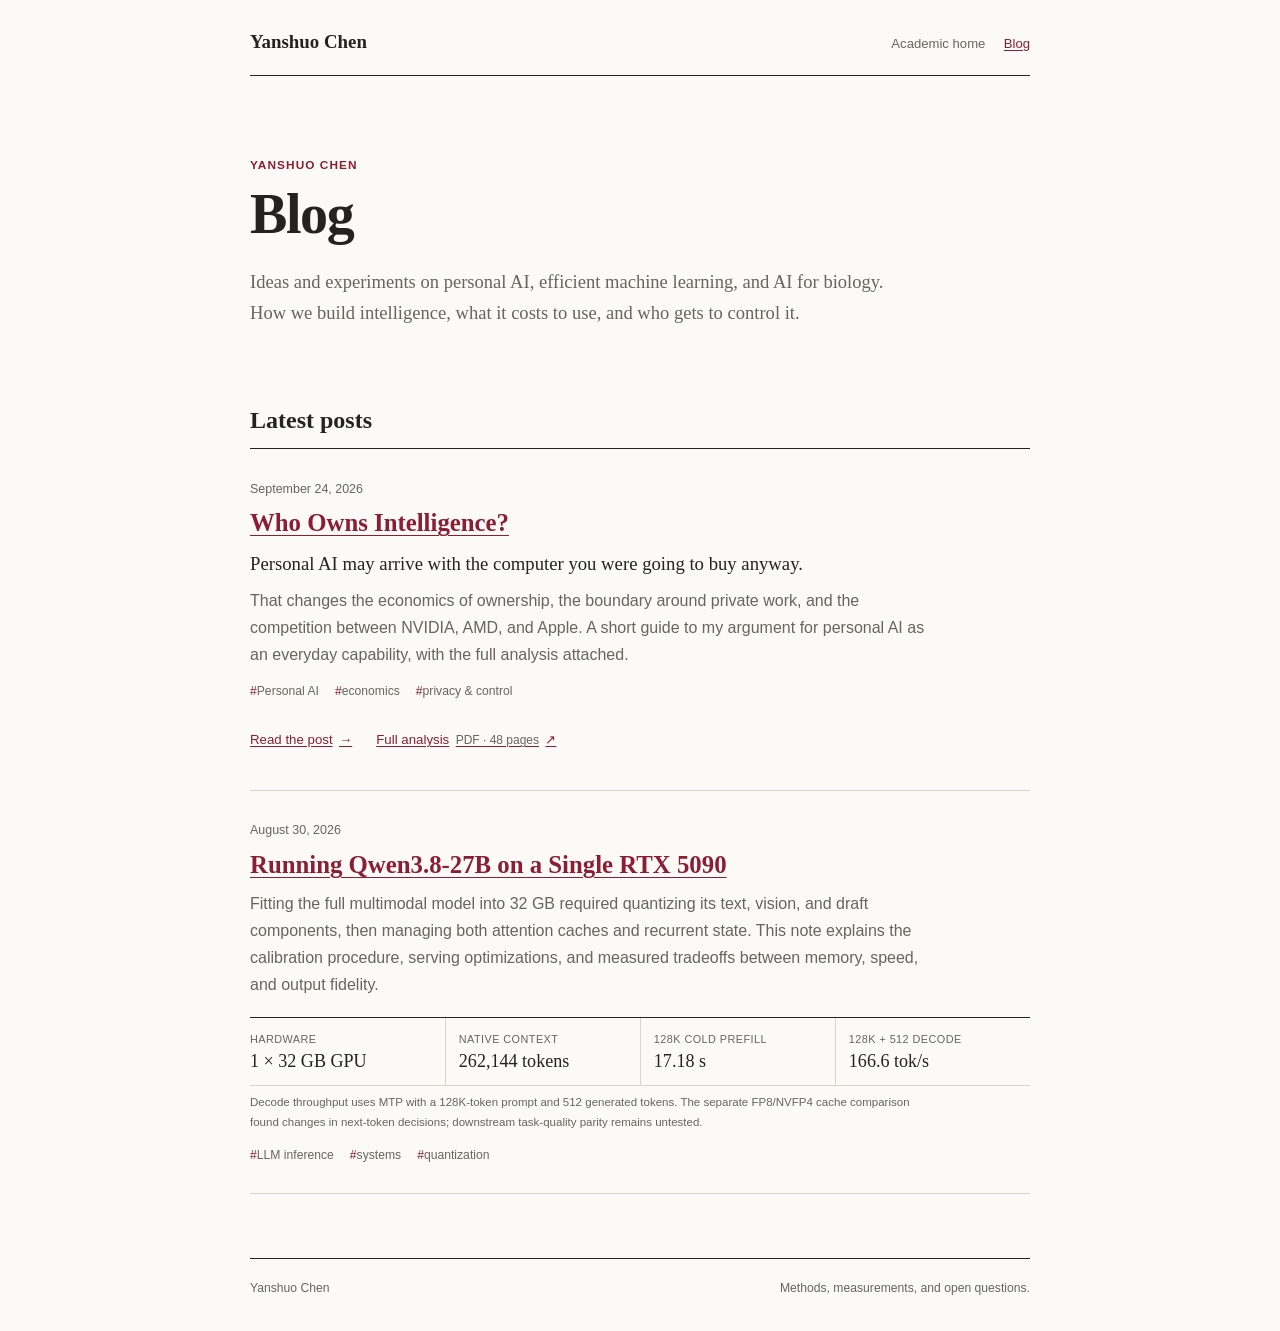
==== blog.html @ b3ad8b6a "Publish redesigned homepage, blog, and updated research CV" ====
<!doctype html>
<html lang="en">
  <head>
    <meta charset="utf-8">
    <meta name="viewport" content="width=device-width, initial-scale=1">
    <meta name="description" content="Yanshuo Chen's blog on personal AI, efficient machine learning, AI for biology, and the future of computing.">
    <link rel="canonical" href="https://chenyanshuo.com/blog.html">
    <meta name="author" content="Yanshuo Chen">
    <meta name="theme-color" content="#fbfaf6">
    <title>Blog — Yanshuo Chen</title>
    <link rel="icon" href="assets/favicon.svg" type="image/svg+xml">
    <link rel="stylesheet" href="css/blog.css?v=7">
  </head>
  <body>
    <a class="skip-link" href="#content">Skip to content</a>

    <header class="site-header">
      <a class="site-name" href="index.html">Yanshuo Chen</a>
      <nav aria-label="Primary navigation">
        <a href="index.html">Academic home</a>
        <a aria-current="page" href="blog.html">Blog</a>
      </nav>
    </header>

    <main class="blog-index" id="content" tabindex="-1">
      <header class="index-intro">
        <p class="eyebrow">Yanshuo Chen</p>
        <h1>Blog</h1>
        <p>
          Ideas and experiments on personal AI, efficient machine learning, and AI for biology. How we build intelligence, what it costs to use, and who gets to control it.
        </p>
      </header>

      <section class="post-archive" aria-labelledby="latest-posts">
        <h2 id="latest-posts">Latest posts</h2>
        <article class="post-entry">
          <time datetime="2026-09-24">September 24, 2026</time>
          <h3><a href="blog/who-owns-intelligence.html">Who Owns Intelligence?</a></h3>
          <p class="post-hook">Personal AI may arrive with the computer you were going to buy anyway.</p>
          <p>
            That changes the economics of ownership, the boundary around private work, and the competition between NVIDIA, AMD, and Apple. A short guide to my argument for personal AI as an everyday capability, with the full analysis attached.
          </p>
          <ul class="tag-list" aria-label="Topics">
            <li>Personal AI</li>
            <li>economics</li>
            <li>privacy &amp; control</li>
          </ul>
          <div class="post-links">
            <a href="blog/who-owns-intelligence.html">Read the post <span aria-hidden="true">→</span></a>
            <a href="assets/who-owns-intelligence-en-v18.pdf" type="application/pdf" target="_blank" rel="noreferrer">Full analysis <span class="link-meta">PDF · 48 pages</span> <span aria-hidden="true">↗</span></a>
          </div>
        </article>
        <article class="post-entry">
          <time datetime="2026-08-30">August 30, 2026</time>
          <h3><a href="blog/qwen38-5090.html">Running Qwen3.8-27B on a Single RTX 5090</a></h3>
          <p>
            Fitting the full multimodal model into 32 GB required quantizing its text, vision, and draft components, then managing both attention caches and recurrent state. This note explains the calibration procedure, serving optimizations, and measured tradeoffs between memory, speed, and output fidelity.
          </p>
          <dl class="entry-results" aria-label="Headline results">
            <div><dt>Hardware</dt><dd>1 × 32 GB GPU</dd></div>
            <div><dt>Native context</dt><dd>262,144 tokens</dd></div>
            <div><dt>128K cold prefill</dt><dd>17.18 s</dd></div>
            <div><dt>128K + 512 decode</dt><dd>166.6 tok/s</dd></div>
          </dl>
          <p class="entry-result-note">Decode throughput uses MTP with a 128K-token prompt and 512 generated tokens. The separate FP8/NVFP4 cache comparison found changes in next-token decisions; downstream task-quality parity remains untested.</p>
          <ul class="tag-list" aria-label="Topics">
            <li>LLM inference</li>
            <li>systems</li>
            <li>quantization</li>
          </ul>
        </article>
      </section>
    </main>

    <footer class="site-footer">
      <span>Yanshuo Chen</span>
      <span>Methods, measurements, and open questions.</span>
    </footer>
  </body>
</html>
---- css/blog.css ----
:root {
  --page: #fbfaf6;
  --surface: #f2efe8;
  --text: #242321;
  --muted: #68645e;
  --rule: #d9d4ca;
  --accent: #8b1d35;
  --serif: "Iowan Old Style", "Palatino Linotype", Palatino, Georgia, serif;
  --sans: -apple-system, BlinkMacSystemFont, "Segoe UI", Helvetica, Arial, sans-serif;
  --mono: "SFMono-Regular", Consolas, "Liberation Mono", monospace;
}

* {
  box-sizing: border-box;
}

html {
  scroll-behavior: smooth;
  scroll-padding-top: 1.5rem;
}

body {
  margin: 0;
  background: var(--page);
  color: var(--text);
  font-family: var(--sans);
  font-size: 16px;
  line-height: 1.68;
  -webkit-font-smoothing: antialiased;
  text-rendering: optimizeLegibility;
}

a {
  color: var(--accent);
  text-decoration-thickness: 1px;
  text-underline-offset: 0.16em;
}

a:hover,
a:focus-visible {
  text-decoration-thickness: 2px;
}

:focus-visible {
  outline: 2px solid var(--accent);
  outline-offset: 4px;
}

@media (prefers-reduced-motion: reduce) {
  html {
    scroll-behavior: auto;
  }
}

.skip-link {
  position: fixed;
  top: 0.75rem;
  left: 0.75rem;
  z-index: 20;
  padding: 0.45rem 0.7rem;
  background: var(--text);
  color: white;
  transform: translateY(-160%);
}

.skip-link:focus {
  transform: translateY(0);
}

.site-header,
.site-footer,
.blog-index,
.article-shell {
  width: min(calc(100% - 3rem), 780px);
  margin-inline: auto;
}

.site-header {
  display: flex;
  align-items: baseline;
  justify-content: space-between;
  gap: 1.5rem;
  padding: 1.6rem 0 1.1rem;
  border-bottom: 1px solid var(--text);
}

.site-name {
  color: var(--text);
  font-family: var(--serif);
  font-size: 1.18rem;
  font-weight: 600;
  text-decoration: none;
}

.site-header nav {
  display: flex;
  flex-wrap: wrap;
  justify-content: flex-end;
  gap: 0.35rem 1.15rem;
  font-size: 0.82rem;
}

.site-header nav a {
  color: var(--muted);
  text-decoration: none;
}

.site-header nav a:hover,
.site-header nav a:focus-visible,
.site-header nav a[aria-current="page"] {
  color: var(--accent);
  text-decoration: underline;
}

.blog-index {
  padding: 5rem 0 4rem;
}

.index-intro {
  max-width: 710px;
}

.eyebrow {
  margin: 0 0 0.45rem;
  color: var(--accent);
  font-size: 0.74rem;
  font-weight: 700;
  letter-spacing: 0.09em;
  text-transform: uppercase;
}

.index-intro h1,
.article-header h1 {
  margin: 0;
  font-family: var(--serif);
  font-weight: 600;
  letter-spacing: -0.025em;
  line-height: 1.12;
}

.index-intro h1 {
  font-size: clamp(2.25rem, 7vw, 3.5rem);
}

.index-intro > p:last-child {
  max-width: 670px;
  margin: 1.25rem 0 0;
  color: var(--muted);
  font-family: var(--serif);
  font-size: 1.16rem;
}

.post-archive {
  margin-top: 4.5rem;
}

.post-archive > h2 {
  margin: 0;
  padding-bottom: 0.5rem;
  border-bottom: 1px solid var(--text);
  font-family: var(--serif);
  font-size: 1.5rem;
}

.post-entry {
  padding: 1.6rem 0 1.75rem;
  border-bottom: 1px solid var(--rule);
}

.post-entry time,
.article-meta,
.update-note,
.figure-note {
  color: var(--muted);
  font-size: 0.78rem;
  font-variant-numeric: tabular-nums;
}

.post-entry h3 {
  margin: 0.35rem 0 0;
  font-family: var(--serif);
  font-size: 1.55rem;
  line-height: 1.28;
}

.post-entry p {
  max-width: 690px;
  margin: 0.65rem 0 0;
  color: var(--muted);
}

.post-entry .post-hook {
  color: var(--text);
  font-family: var(--serif);
  font-size: 1.17rem;
  line-height: 1.5;
}

.post-links {
  display: flex;
  flex-wrap: wrap;
  gap: 0.5rem 1.5rem;
  margin-top: 1rem;
  font-size: 0.83rem;
}

.post-links a {
  display: inline-flex;
  align-items: center;
  flex-wrap: wrap;
  gap: 0.4rem;
  min-height: 2.75rem;
}

.link-meta {
  color: var(--muted);
  font-size: 0.75rem;
}

.entry-results {
  display: grid;
  grid-template-columns: repeat(4, minmax(0, 1fr));
  margin: 1.15rem 0 0;
  border-top: 1px solid var(--text);
  border-bottom: 1px solid var(--rule);
}

.entry-results > div {
  min-width: 0;
  padding: 0.75rem 0.8rem;
  border-left: 1px solid var(--rule);
}

.entry-results > div:first-child {
  padding-left: 0;
  border-left: 0;
}

.entry-results dt {
  color: var(--muted);
  font-size: 0.68rem;
  letter-spacing: 0.04em;
  text-transform: uppercase;
}

.entry-results dd {
  margin: 0.2rem 0 0;
  font-family: var(--serif);
  font-size: 1.13rem;
  font-variant-numeric: tabular-nums;
  line-height: 1.2;
}

.post-entry .entry-result-note {
  margin-top: 0.45rem;
  font-size: 0.72rem;
}

.tag-list {
  display: flex;
  flex-wrap: wrap;
  gap: 0.35rem 1rem;
  margin: 0.8rem 0 0;
  padding: 0;
  color: var(--muted);
  font-size: 0.76rem;
  list-style: none;
}

.tag-list li::before {
  content: "#";
  color: var(--accent);
}

.article-shell {
  padding: 4.25rem 0 4.5rem;
}

.article-header {
  padding-bottom: 2.25rem;
  border-bottom: 1px solid var(--text);
}

.article-header h1 {
  max-width: 760px;
  font-size: clamp(2.2rem, 6vw, 3.45rem);
}

.dek {
  max-width: 720px;
  margin: 1.15rem 0 0;
  color: var(--muted);
  font-family: var(--serif);
  font-size: 1.18rem;
  line-height: 1.58;
}

.article-meta {
  display: flex;
  flex-wrap: wrap;
  gap: 0.25rem 0.7rem;
  margin: 1.2rem 0 0;
}

.article-meta span + span::before {
  content: "·";
  margin-right: 0.7rem;
  color: var(--rule);
}

.update-note {
  margin: 1rem 0 0;
  padding-left: 0.8rem;
  border-left: 2px solid var(--accent);
}

.article-source {
  display: flex;
  flex-wrap: wrap;
  align-items: baseline;
  gap: 0.3rem 0.9rem;
  margin: 0.8rem 0 0;
  font-size: 0.83rem;
}

.article-source > span {
  color: var(--muted);
  font-size: 0.76rem;
}

.article-source a {
  display: inline-flex;
  align-items: center;
  gap: 0.35rem;
  min-height: 2.75rem;
}

.article-body {
  padding-top: 2.4rem;
}

.article-body > p,
.article-body > ul,
.article-body > ol,
.article-body > blockquote {
  max-width: 720px;
}

.article-body p {
  margin: 1rem 0;
}

.essay-body .essay-opening {
  margin-top: 0;
  font-family: var(--serif);
  font-size: 1.45rem;
  line-height: 1.4;
}

.source-card {
  margin-top: 3rem;
  padding: 1.4rem 1.5rem;
  border-left: 2px solid var(--accent);
  background: var(--surface);
}

.article-body .source-card .eyebrow {
  margin: 0 0 0.5rem;
}

.article-body .source-card h2 {
  margin: 0;
  padding: 0;
  border: 0;
  font-size: 1.4rem;
}

.source-card > p:not(.eyebrow) {
  color: var(--muted);
  font-size: 0.88rem;
}

.source-card > a {
  display: inline-flex;
  align-items: center;
  gap: 0.4rem;
  min-height: 2.75rem;
  font-size: 0.92rem;
  font-weight: 600;
}

.article-body .source-card .source-meta {
  margin: 0.35rem 0 0;
  font-size: 0.76rem;
}

.article-body .measurement-note {
  max-width: none;
  margin: 0 0 2rem;
  padding: 0.9rem 1rem;
  border-left: 2px solid var(--accent);
  background: var(--surface);
  color: var(--muted);
  font-size: 0.86rem;
}

.measurement-note strong {
  color: var(--text);
}

.article-body h2,
.article-body h3 {
  scroll-margin-top: 1.5rem;
  font-family: var(--serif);
  font-weight: 600;
  line-height: 1.25;
}

.article-body h2 {
  margin: 3.5rem 0 1rem;
  padding-bottom: 0.35rem;
  border-bottom: 1px solid var(--text);
  font-size: 1.85rem;
  letter-spacing: -0.015em;
}

.article-body h3 {
  margin: 2.2rem 0 0.7rem;
  font-size: 1.3rem;
}

.article-body li + li {
  margin-top: 0.35rem;
}

.article-body code {
  font-family: var(--mono);
  font-size: 0.88em;
}

.article-body :not(pre) > code {
  padding: 0.08em 0.28em;
  background: var(--surface);
  overflow-wrap: anywhere;
}

pre {
  margin: 1.2rem 0;
  padding: 1rem 1.1rem;
  overflow-x: auto;
  border: 1px solid var(--rule);
  background: var(--surface);
  font-family: var(--mono);
  font-size: 0.82rem;
  line-height: 1.55;
}

pre code {
  font-size: inherit;
}

pre.formula {
  white-space: pre-wrap;
  overflow-wrap: anywhere;
}

.toc {
  margin: 0 0 2.4rem;
  padding: 0.85rem 0;
  border-top: 1px solid var(--rule);
  border-bottom: 1px solid var(--rule);
}

.toc summary {
  cursor: pointer;
  font-family: var(--serif);
  font-weight: 600;
}

.toc ol {
  margin: 0.7rem 0 0;
  padding-left: 1.3rem;
  columns: 2;
  column-gap: 2rem;
  font-size: 0.86rem;
}

.toc li {
  break-inside: avoid;
  margin: 0.18rem 0;
}

.key-results {
  display: grid;
  grid-template-columns: repeat(3, minmax(0, 1fr));
  margin: 1.6rem 0;
  padding: 1.05rem 0;
  border-top: 1px solid var(--text);
  border-bottom: 1px solid var(--text);
}

.key-results > div {
  min-width: 0;
  padding: 0 1rem;
  border-left: 1px solid var(--rule);
}

.key-results > div:first-child {
  padding-left: 0;
  border-left: 0;
}

.key-results dt {
  color: var(--muted);
  font-size: 0.73rem;
  text-transform: uppercase;
  letter-spacing: 0.05em;
}

.key-results dd {
  margin: 0.25rem 0 0;
  font-family: var(--serif);
  font-size: 1.35rem;
  font-variant-numeric: tabular-nums;
  line-height: 1.25;
}

.table-wrap {
  max-width: 100%;
  margin: 1.25rem 0;
  overflow-x: auto;
  border-top: 1px solid var(--text);
  -webkit-overflow-scrolling: touch;
}

table {
  width: 100%;
  min-width: 620px;
  border-collapse: collapse;
  font-size: 0.82rem;
  line-height: 1.45;
  font-variant-numeric: tabular-nums;
}

table.story-table {
  min-width: 0;
  table-layout: fixed;
}

.story-table th:not(:first-child),
.story-table td:not(:first-child) {
  text-align: left;
  white-space: normal;
}

.story-table.numeric th:last-child,
.story-table.numeric td:last-child {
  text-align: right;
}

.story-table.numeric td:last-child {
  white-space: nowrap;
}

.story-table-copy th:first-child,
.story-table-copy td:first-child {
  width: 34%;
}

th,
td {
  padding: 0.62rem 0.55rem;
  border-bottom: 1px solid var(--rule);
  text-align: left;
  vertical-align: top;
}

th {
  font-weight: 650;
}

td:not(:first-child),
th:not(:first-child) {
  text-align: right;
  white-space: nowrap;
}

.note {
  margin: 1.3rem 0;
  padding: 0.8rem 1rem;
  border-left: 2px solid var(--accent);
  background: color-mix(in srgb, var(--surface) 70%, transparent);
}

.note strong {
  font-family: var(--serif);
}

.architecture {
  margin: 1.4rem 0;
  padding: 1rem;
  border: 1px solid var(--rule);
  background: var(--surface);
}

.architecture > div {
  display: grid;
  grid-template-columns: repeat(4, minmax(0, 1fr));
  gap: 0.35rem;
}

.architecture span,
.architecture strong {
  padding: 0.55rem 0.4rem;
  border: 1px solid var(--rule);
  background: var(--page);
  font-size: 0.72rem;
  letter-spacing: 0.04em;
  text-align: center;
  text-transform: uppercase;
}

.architecture strong {
  border-color: color-mix(in srgb, var(--accent) 50%, var(--rule));
  color: var(--accent);
}

.architecture p {
  margin: 0.65rem 0 0;
  color: var(--muted);
  font-size: 0.78rem;
  text-align: center;
}

caption {
  padding: 0.55rem 0;
  color: var(--muted);
  font-family: var(--serif);
  font-size: 0.88rem;
  text-align: left;
}

tbody th[scope="row"] {
  width: 36%;
  font-weight: 600;
  text-align: left;
}

tbody th[scope="row"] + td {
  text-align: left;
  white-space: normal;
}

blockquote {
  margin: 1.3rem 0;
  padding-left: 1rem;
  border-left: 2px solid var(--rule);
  color: var(--muted);
  font-family: var(--serif);
  font-size: 1.06rem;
}

.references {
  padding-left: 1.35rem;
  font-size: 0.86rem;
}

.citation-box {
  margin-top: 1.25rem;
}

.article-end {
  margin-top: 3.5rem;
  padding-top: 1rem;
  border-top: 1px solid var(--text);
  color: var(--muted);
  font-size: 0.82rem;
}

.site-footer {
  display: flex;
  justify-content: space-between;
  gap: 1rem;
  padding: 1.2rem 0 2rem;
  border-top: 1px solid var(--text);
  color: var(--muted);
  font-size: 0.76rem;
}

@media (max-width: 620px) {
  .site-header,
  .site-footer,
  .blog-index,
  .article-shell {
    width: min(calc(100% - 2rem), 780px);
  }

  .site-header {
    align-items: flex-start;
  }

  .site-header nav a {
    display: inline-flex;
    min-height: 2.75rem;
    align-items: center;
  }

  .blog-index,
  .article-shell {
    padding-top: 2.8rem;
  }

  .toc ol {
    columns: 1;
  }

  .table-wrap caption {
    position: sticky;
    left: 0;
    width: calc(100vw - 3rem);
    max-width: calc(100vw - 3rem);
    white-space: normal;
  }

  .key-results {
    grid-template-columns: 1fr;
  }

  .entry-results {
    grid-template-columns: repeat(2, minmax(0, 1fr));
  }

  .entry-results > div:nth-child(3) {
    padding-left: 0;
    border-left: 0;
  }

  .entry-results > div:nth-child(n + 3) {
    border-top: 1px solid var(--rule);
  }

  .key-results > div,
  .key-results > div:first-child {
    padding: 0.7rem 0;
    border-top: 1px solid var(--rule);
    border-left: 0;
  }

  .key-results > div:first-child {
    padding-top: 0;
    border-top: 0;
  }

  .article-meta {
    display: block;
  }

  .article-meta span {
    display: block;
  }

  .article-meta span + span::before {
    content: none;
  }

  .site-footer {
    flex-direction: column;
  }
}

@media print {
  body {
    background: white;
  }

  .site-header nav,
  .toc,
  .site-footer {
    display: none;
  }
}
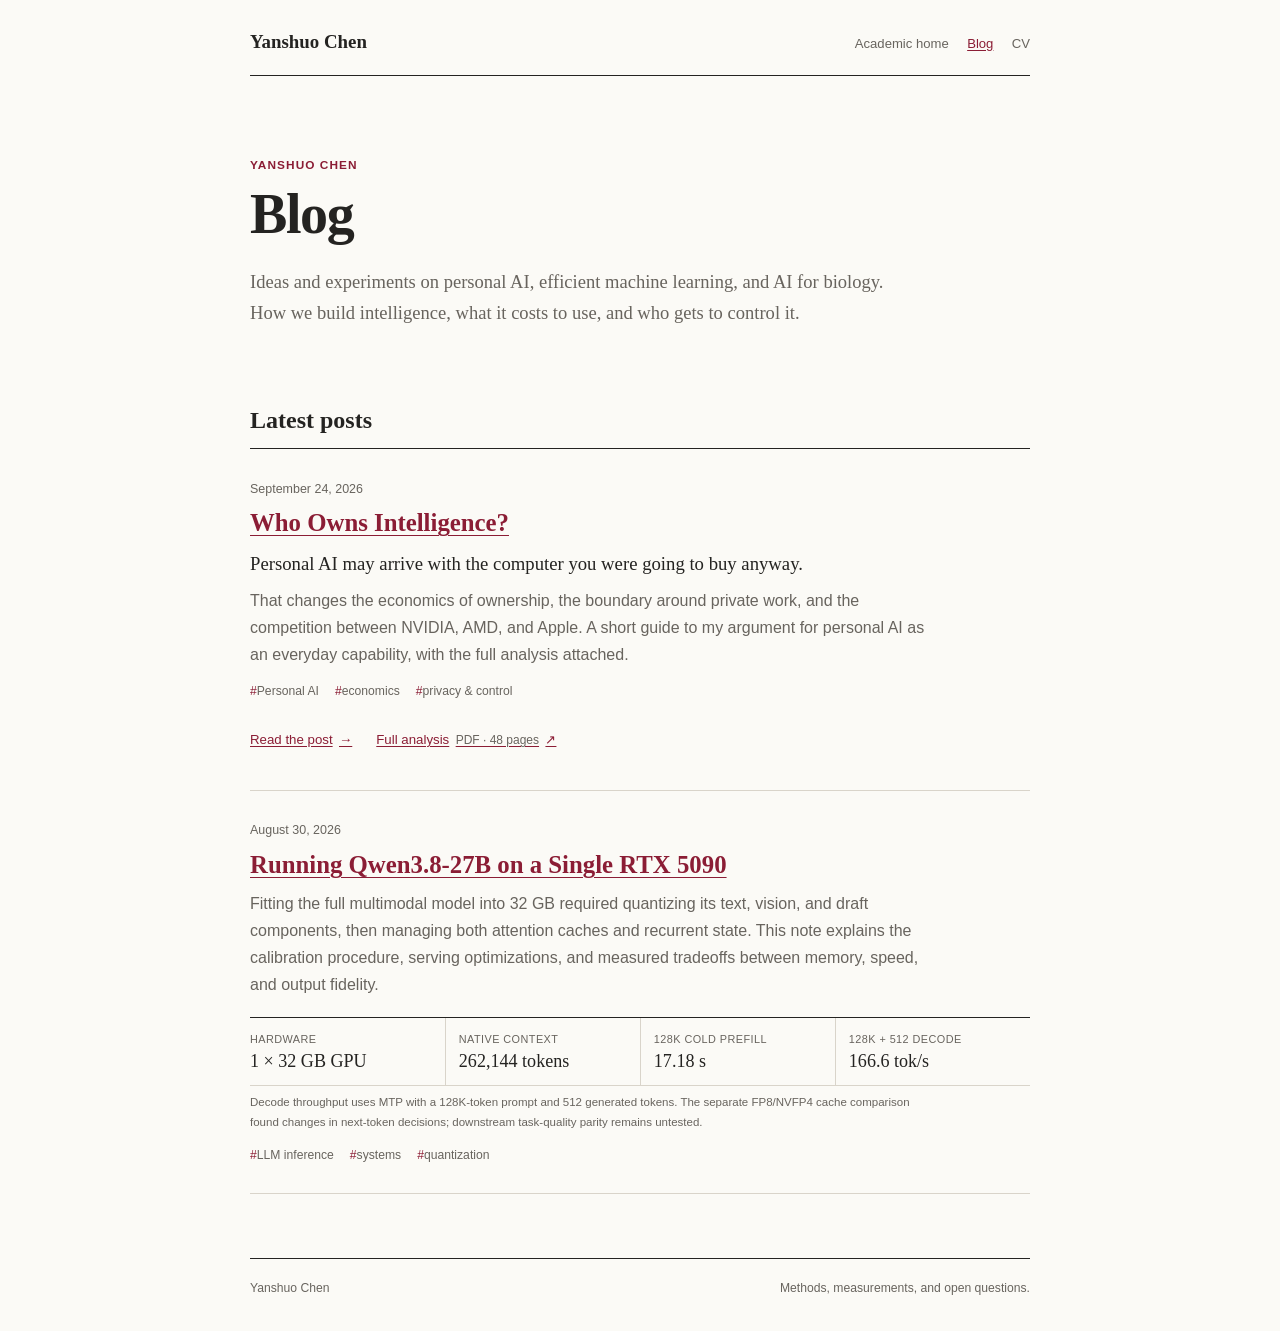
==== commit 6782df7b: "Replace CV with public version and remove private research descriptions" ====
--- a/blog.html
+++ b/blog.html
@@ -19,6 +19,7 @@
       <nav aria-label="Primary navigation">
         <a href="index.html">Academic home</a>
         <a aria-current="page" href="blog.html">Blog</a>
+        <a href="assets/yanshuo-chen-cv-public.pdf?v=2026-09-27" target="_blank" rel="noreferrer" aria-label="Curriculum vitae (PDF, updated September 2026)">CV</a>
       </nav>
     </header>
 
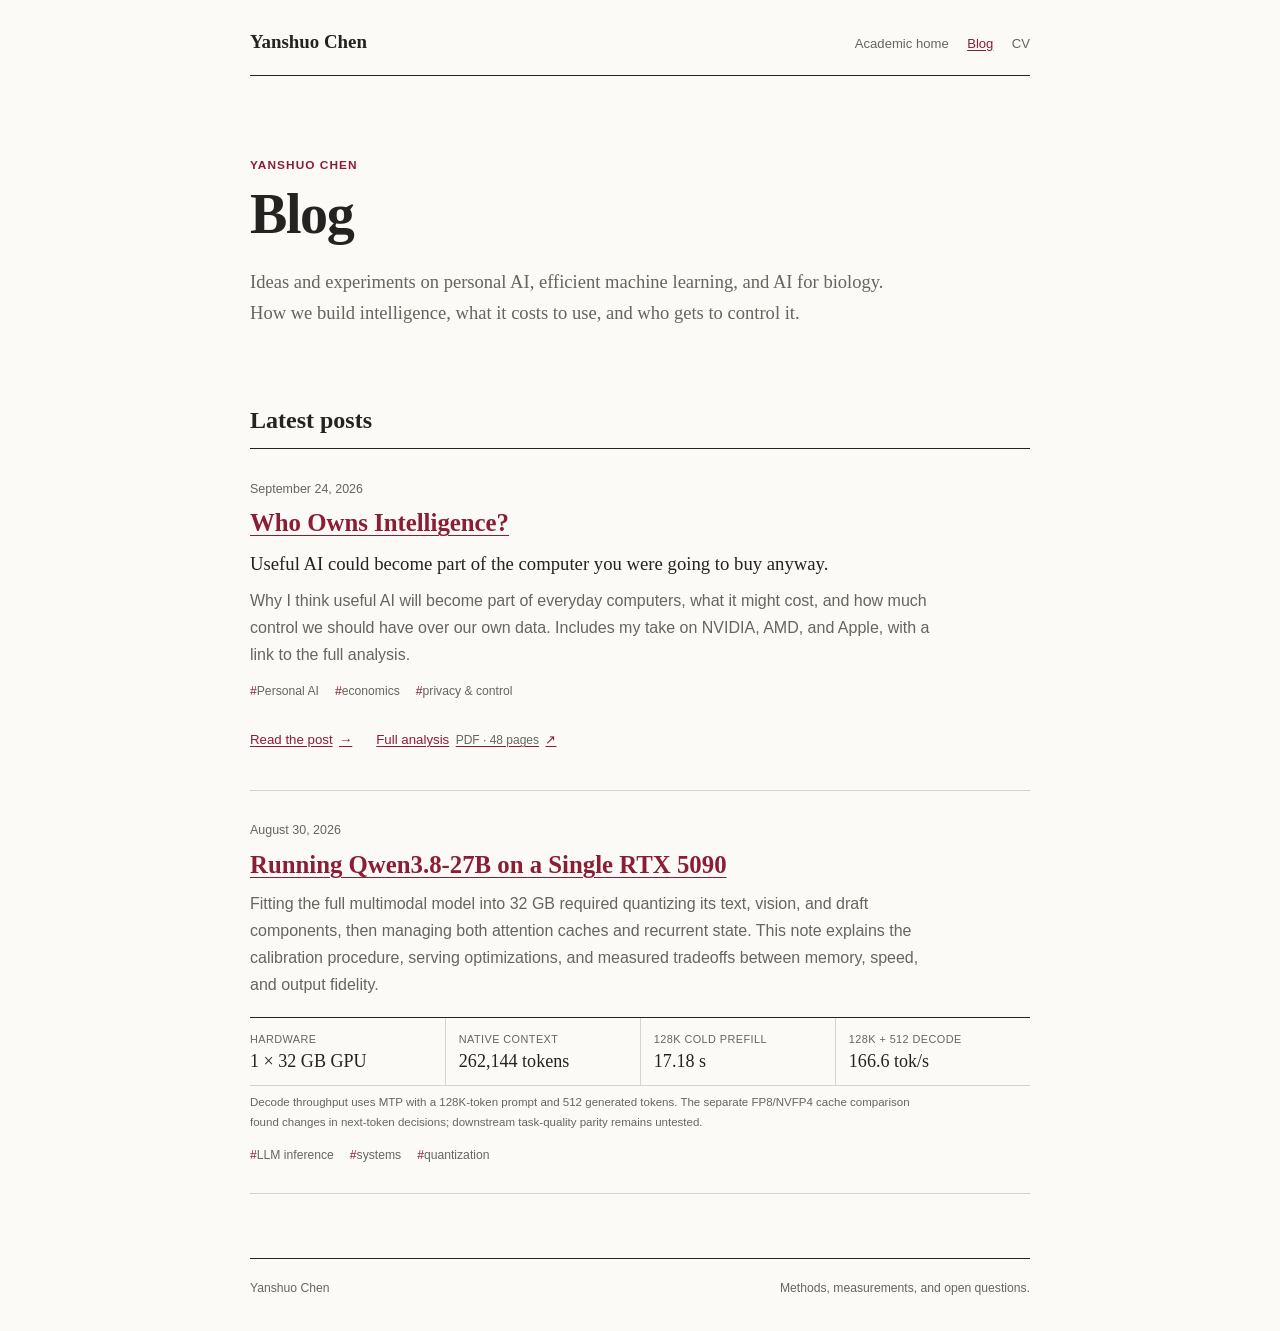
==== commit cf608b9a: "Rewrite personal AI essay in plain English" ====
--- a/blog.html
+++ b/blog.html
@@ -19,7 +19,7 @@
       <nav aria-label="Primary navigation">
         <a href="index.html">Academic home</a>
         <a aria-current="page" href="blog.html">Blog</a>
-        <a href="assets/yanshuo-chen-cv-public.pdf?v=2026-09-27" target="_blank" rel="noreferrer" aria-label="Curriculum vitae (PDF, updated September 2026)">CV</a>
+        <a href="assets/yanshuo-chen-cv-public.pdf?v=2026-09-27-r2" target="_blank" rel="noreferrer" aria-label="Curriculum vitae (PDF, updated September 2026)">CV</a>
       </nav>
     </header>
 
@@ -37,9 +37,9 @@
         <article class="post-entry">
           <time datetime="2026-09-24">September 24, 2026</time>
           <h3><a href="blog/who-owns-intelligence.html">Who Owns Intelligence?</a></h3>
-          <p class="post-hook">Personal AI may arrive with the computer you were going to buy anyway.</p>
+          <p class="post-hook">Useful AI could become part of the computer you were going to buy anyway.</p>
           <p>
-            That changes the economics of ownership, the boundary around private work, and the competition between NVIDIA, AMD, and Apple. A short guide to my argument for personal AI as an everyday capability, with the full analysis attached.
+            Why I think useful AI will become part of everyday computers, what it might cost, and how much control we should have over our own data. Includes my take on NVIDIA, AMD, and Apple, with a link to the full analysis.
           </p>
           <ul class="tag-list" aria-label="Topics">
             <li>Personal AI</li>
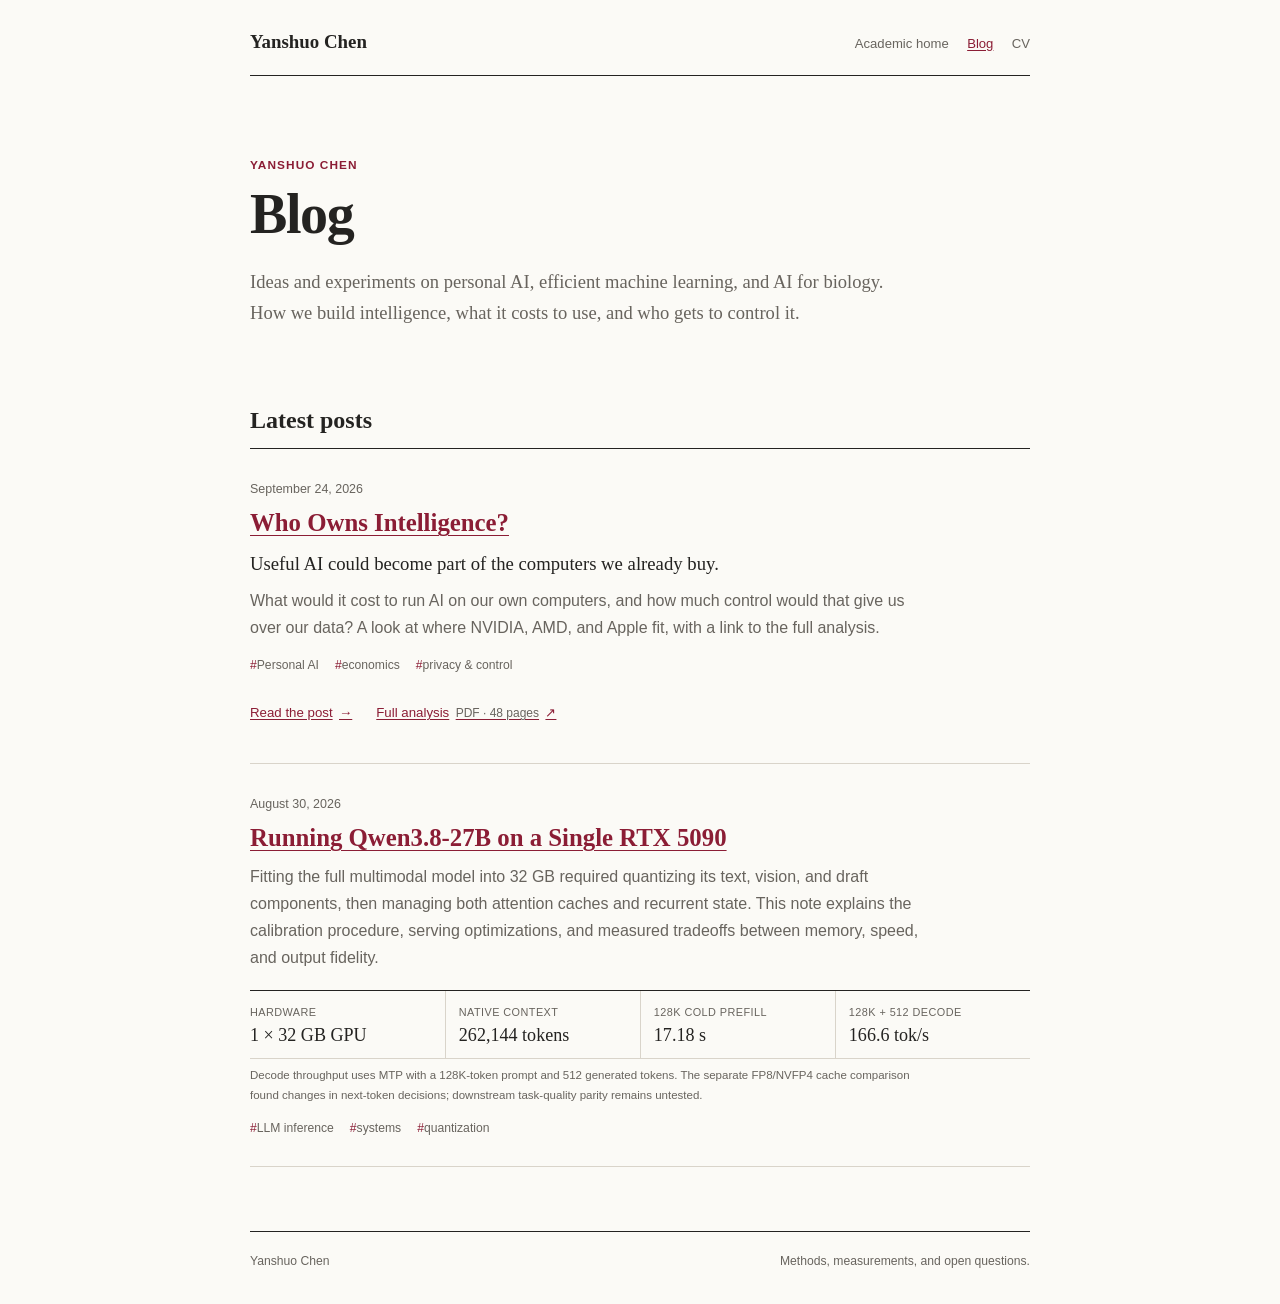
==== commit 75fff6a3: "Use a shared reader perspective in the personal AI essay" ====
--- a/blog.html
+++ b/blog.html
@@ -37,9 +37,9 @@
         <article class="post-entry">
           <time datetime="2026-09-24">September 24, 2026</time>
           <h3><a href="blog/who-owns-intelligence.html">Who Owns Intelligence?</a></h3>
-          <p class="post-hook">Useful AI could become part of the computer you were going to buy anyway.</p>
+          <p class="post-hook">Useful AI could become part of the computers we already buy.</p>
           <p>
-            Why I think useful AI will become part of everyday computers, what it might cost, and how much control we should have over our own data. Includes my take on NVIDIA, AMD, and Apple, with a link to the full analysis.
+            What would it cost to run AI on our own computers, and how much control would that give us over our data? A look at where NVIDIA, AMD, and Apple fit, with a link to the full analysis.
           </p>
           <ul class="tag-list" aria-label="Topics">
             <li>Personal AI</li>
